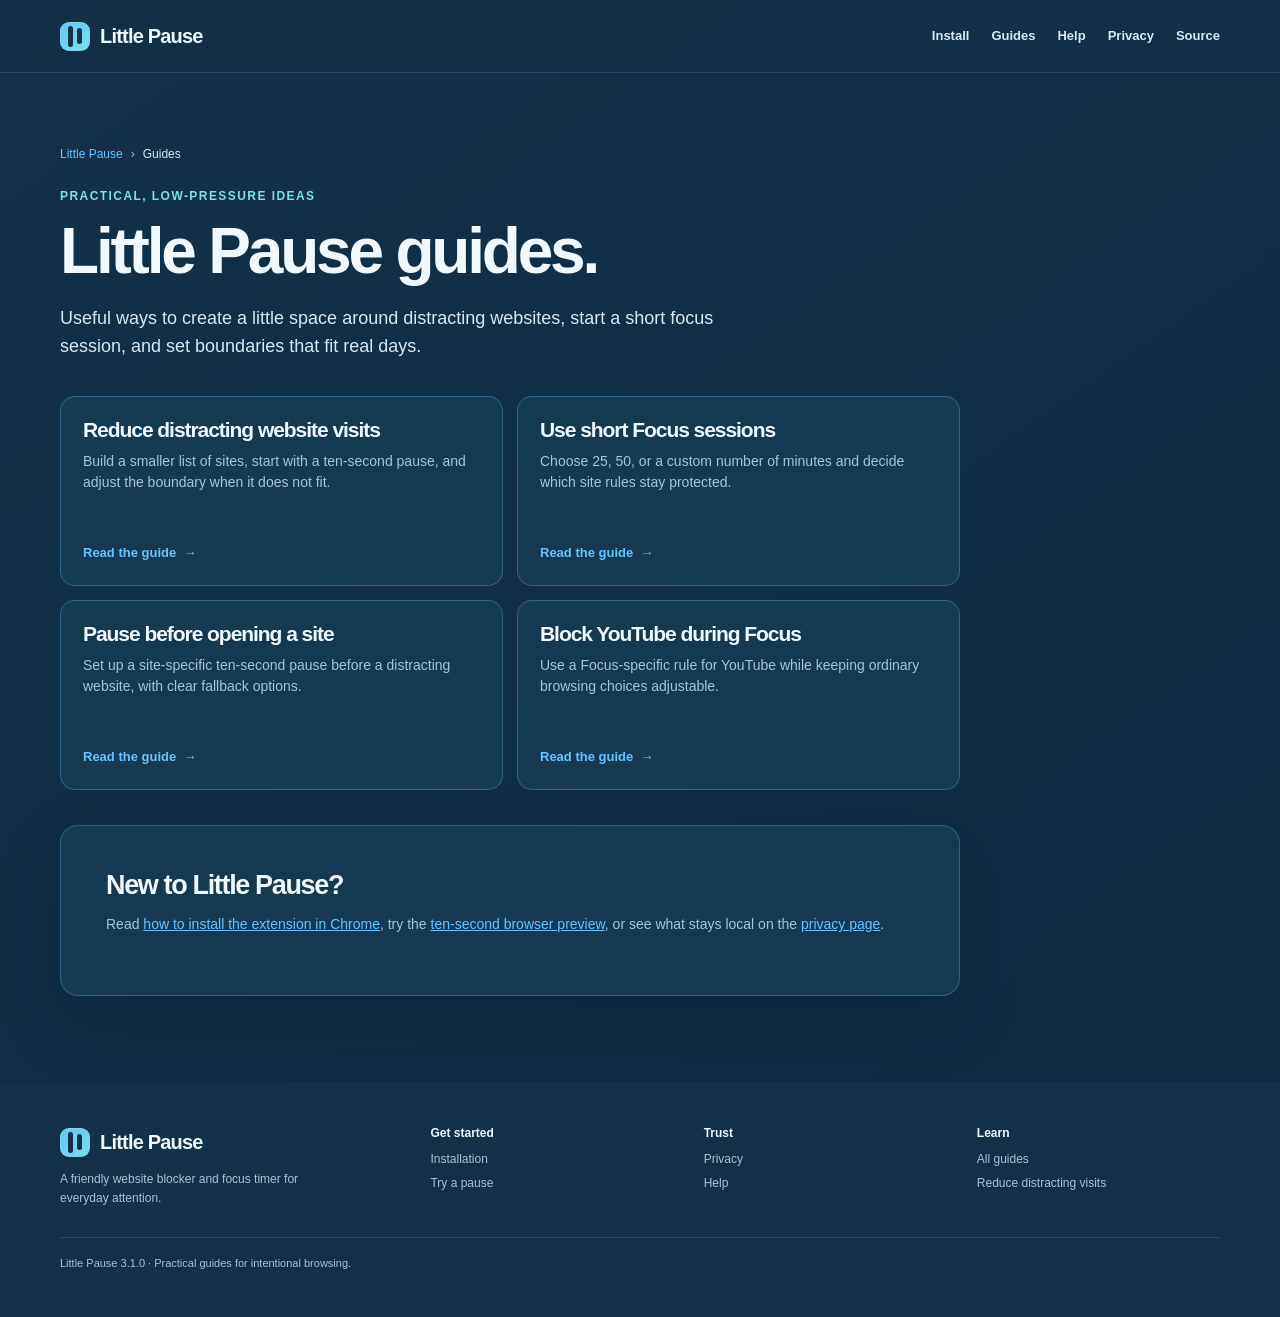
==== docs/guides/index.html @ 16f84e45 "feat: expand Little Pause organic search presence" ====
<!doctype html>
<html lang="en-US" class="no-js">
  <head>
    <meta charset="utf-8">
    <meta name="viewport" content="width=device-width, initial-scale=1">
    <meta name="theme-color" content="#123047">
    <title>Little Pause Guides | Website Blocking and Focus</title>
    <meta name="description" content="Practical Little Pause guides for reducing distracting website visits, using short Focus sessions, and choosing a pause before scrolling.">
    <link rel="canonical" href="https://stiwarilbj.github.io/Talk_To_Unlock/guides/">
    <link rel="icon" type="image/png" sizes="128x128" href="../assets/favicon.png">
    <link rel="apple-touch-icon" href="../assets/favicon.png">
    <link rel="manifest" href="../site.webmanifest">
    <meta property="og:site_name" content="Little Pause"><meta property="og:type" content="website"><meta property="og:title" content="Little Pause Guides"><meta property="og:description" content="Practical guides for smaller website boundaries and short Focus sessions."><meta property="og:url" content="https://stiwarilbj.github.io/Talk_To_Unlock/guides/"><meta property="og:image" content="https://stiwarilbj.github.io/Talk_To_Unlock/assets/og-image.png"><meta property="og:image:type" content="image/png"><meta property="og:image:width" content="1200"><meta property="og:image:height" content="630"><meta property="og:image:alt" content="Little Pause logo and the message A little pause. More room for what matters.">
    <meta name="twitter:card" content="summary_large_image"><meta name="twitter:title" content="Little Pause Guides"><meta name="twitter:description" content="Practical guides for smaller website boundaries and short Focus sessions."><meta name="twitter:image" content="https://stiwarilbj.github.io/Talk_To_Unlock/assets/og-image.png">
    <link rel="stylesheet" href="../styles.css">
    <script type="application/ld+json">{"@context":"https://schema.org","@type":"BreadcrumbList","itemListElement":[{"@type":"ListItem","position":1,"name":"Little Pause","item":"https://stiwarilbj.github.io/Talk_To_Unlock/"},{"@type":"ListItem","position":2,"name":"Guides","item":"https://stiwarilbj.github.io/Talk_To_Unlock/guides/"}]}</script>
  </head>
  <body class="no-js">
    <a class="skip-link" href="#main-content">Skip to content</a>
    <header class="site-header"><div class="container nav-wrap"><a class="brand" href="../"><span class="brand-mark" aria-hidden="true"><i></i><i></i></span><span>Little Pause</span></a><button class="nav-toggle" type="button" data-nav-toggle aria-expanded="false" aria-controls="site-nav">Menu</button><nav class="site-nav" id="site-nav" data-site-nav aria-label="Main navigation"><a href="../install.html">Install</a><a href="./">Guides</a><a href="../help.html">Help</a><a href="../privacy.html">Privacy</a><a href="https://github.com/stiwarilbj/Talk_To_Unlock">Source</a></nav></div></header>
    <main id="main-content" class="page-main"><div class="container"><nav class="breadcrumbs" aria-label="Breadcrumb"><a href="../">Little Pause</a><span aria-hidden="true">›</span><span aria-current="page">Guides</span></nav><p class="kicker">Practical, low-pressure ideas</p><h1>Little Pause guides.</h1><p class="page-lede">Useful ways to create a little space around distracting websites, start a short focus session, and set boundaries that fit real days.</p><div class="guide-directory"><article class="guide-card"><h2>Reduce distracting website visits</h2><p>Build a smaller list of sites, start with a ten-second pause, and adjust the boundary when it does not fit.</p><a href="reduce-scrolling.html">Read the guide&nbsp; →</a></article><article class="guide-card"><h2>Use short Focus sessions</h2><p>Choose 25, 50, or a custom number of minutes and decide which site rules stay protected.</p><a href="short-focus-sessions.html">Read the guide&nbsp; →</a></article><article class="guide-card"><h2>Pause before opening a site</h2><p>Set up a site-specific ten-second pause before a distracting website, with clear fallback options.</p><a href="pause-before-opening-websites.html">Read the guide&nbsp; →</a></article><article class="guide-card"><h2>Block YouTube during Focus</h2><p>Use a Focus-specific rule for YouTube while keeping ordinary browsing choices adjustable.</p><a href="block-youtube-during-focus.html">Read the guide&nbsp; →</a></article></div><div class="content-card related-links"><h2>New to Little Pause?</h2><p>Read <a href="../install.html">how to install the extension in Chrome</a>, try the <a href="../#demo">ten-second browser preview</a>, or see what stays local on the <a href="../privacy.html">privacy page</a>.</p></div></div></main>
    <footer class="site-footer"><div class="container"><div class="footer-grid"><div><a class="brand" href="../"><span class="brand-mark" aria-hidden="true"><i></i><i></i></span><span>Little Pause</span></a><p class="footer-note">A friendly website blocker and focus timer for everyday attention.</p></div><div class="footer-column"><h2>Get started</h2><a href="../install.html">Installation</a><a href="../#demo">Try a pause</a></div><div class="footer-column"><h2>Trust</h2><a href="../privacy.html">Privacy</a><a href="../help.html">Help</a></div><div class="footer-column"><h2>Learn</h2><a href="./">All guides</a><a href="reduce-scrolling.html">Reduce distracting visits</a></div></div><div class="footer-bottom">Little Pause 3.1.0 · Practical guides for intentional browsing.</div></div></footer>
    <script src="../script.js"></script>
  </body>
</html>
---- docs/styles.css ----
:root {
  --navy: #123047;
  --denim: #193d56;
  --blue: #214a65;
  --border: #35617c;
  --sky: #65c4ff;
  --mint: #7be0e8;
  --text: #f1f8fc;
  --muted: #a9c3d4;
  --ink: #153b55;
  --paper: #f1f8fc;
  --paper-muted: #d8e9f2;
  --shadow: 0 24px 65px rgba(4, 24, 39, .22);
  font-family: ui-rounded, "SF Pro Rounded", "SF Pro Display", Inter, -apple-system, BlinkMacSystemFont, "Segoe UI", sans-serif;
  color: var(--text);
  background: var(--navy);
  font-synthesis: none;
  text-rendering: optimizeLegibility;
}

* { box-sizing: border-box; }
html { scroll-behavior: smooth; }
body { min-width: 320px; margin: 0; background: var(--paper); color: var(--ink); line-height: 1.55; }
body.no-js .js-only { display: none; }
a { color: inherit; }
button, input { font: inherit; }
button:focus-visible, a:focus-visible, summary:focus-visible { outline: 3px solid var(--sky); outline-offset: 4px; }
button:disabled { cursor: wait; opacity: .68; }
.skip-link { position: absolute; top: 8px; left: 8px; z-index: 10; padding: 8px 12px; border-radius: 8px; background: var(--sky); color: var(--navy); transform: translateY(-150%); }
.skip-link:focus { transform: translateY(0); }
.container { width: min(1160px, calc(100% - 40px)); margin: 0 auto; }
.site-header { position: absolute; inset: 0 0 auto; z-index: 4; border-bottom: 1px solid rgba(101,196,255,.18); background: rgba(18,48,71,.72); }
.nav-wrap { display: flex; align-items: center; justify-content: space-between; min-height: 72px; }
.brand { display: inline-flex; align-items: center; gap: 10px; color: var(--text); text-decoration: none; font-size: 20px; font-weight: 800; letter-spacing: -.04em; }
.brand-mark { display: flex; align-items: center; gap: 4px; height: 29px; padding: 3px 7px; border: 1px solid rgba(123,224,232,.62); border-radius: 9px; background: linear-gradient(145deg,var(--sky),var(--mint)); }
.brand-mark i { display: block; width: 5px; height: 21px; border-radius: 99px; background: var(--navy); }
.brand-mark i + i { height: 16px; }
.site-nav { display: flex; align-items: center; gap: 22px; }
.site-nav a { color: var(--paper-muted); font-size: 13px; font-weight: 720; text-decoration: none; }
.site-nav a:hover { color: var(--text); }
.nav-toggle { display: none; min-height: 36px; padding: 0 10px; border: 1px solid var(--border); border-radius: 9px; background: transparent; color: var(--text); }

.hero { position: relative; overflow: hidden; min-height: 690px; padding: 164px 0 92px; background: radial-gradient(circle at 80% 30%, rgba(101,196,255,.2), transparent 30%), linear-gradient(145deg,#123047 0%,#0d2940 100%); }
.hero::after { position: absolute; right: -8%; bottom: -84px; left: -8%; height: 160px; border-radius: 50% 50% 0 0; background: var(--paper); content: ''; }
.hero-grid { position: relative; z-index: 1; display: grid; grid-template-columns: minmax(0, .9fr) minmax(420px, 1.1fr); align-items: center; gap: 56px; }
.kicker { margin: 0 0 12px; color: var(--mint); font-size: 12px; font-weight: 820; letter-spacing: .12em; text-transform: uppercase; }
.kicker.light { color: #168ba4; }
h1, h2, h3 { line-height: 1.08; letter-spacing: -.05em; }
h1 { max-width: 600px; margin: 0; color: var(--text); font-size: clamp(44px, 7vw, 78px); }
.hero-copy { max-width: 510px; margin: 22px 0 0; color: var(--paper-muted); font-size: 19px; }
.button-row { display: flex; flex-wrap: wrap; gap: 11px; margin-top: 28px; }
.button { display: inline-flex; align-items: center; justify-content: center; gap: 9px; min-height: 46px; padding: 0 18px; border: 1px solid var(--sky); border-radius: 11px; background: var(--sky); color: var(--navy); font-size: 14px; font-weight: 800; text-decoration: none; cursor: pointer; box-shadow: 0 9px 22px rgba(17,125,190,.2); }
.button:hover { background: #83d2ff; }
.button.ghost { background: transparent; color: var(--sky); box-shadow: none; }
.button.ghost:hover { background: rgba(101,196,255,.1); }
.button.mint { border-color: var(--mint); background: var(--mint); }
.micro-note { margin: 12px 0 0; color: var(--muted); font-size: 11px; }
.hero-art { position: relative; width: 100%; min-width: 0; min-height: 420px; }
.browser-frame { position: absolute; right: 0; bottom: 2px; width: min(530px,100%); overflow: hidden; border: 1px solid rgba(101,196,255,.4); border-radius: 18px; background: var(--paper); box-shadow: var(--shadow); transform: rotate(2deg); }
.browser-bar { display: flex; align-items: center; gap: 7px; height: 34px; padding: 0 13px; border-bottom: 1px solid #d7e6ee; background: #f8fcfe; }
.browser-dot { width: 8px; height: 8px; border-radius: 50%; background: #bed1dc; }
.browser-url { flex: 1; height: 18px; margin-left: 7px; border: 1px solid #d7e6ee; border-radius: 99px; background: #edf6fa; }
.browser-page { display: grid; grid-template-columns: 44% 56%; align-items: center; min-height: 382px; padding: 26px; gap: 15px; background: linear-gradient(145deg,#eef9fc,#fff); }
.browser-copy p { margin: 0; color: var(--ink); font-size: 11px; font-weight: 750; }
.browser-copy h2 { margin: 8px 0; color: var(--navy); font-size: 29px; }
.browser-copy span { color: #50728a; font-size: 11px; }
.browser-button { display: inline-flex; align-items: center; gap: 6px; margin-top: 18px; padding: 8px 11px; border-radius: 8px; background: var(--sky); color: var(--navy); font-size: 10px; font-weight: 800; }
.popup-shot { width: 100%; border: 1px solid #b8d8e8; border-radius: 13px; box-shadow: 0 13px 28px rgba(23,71,101,.18); }
.hero-mascot { position: absolute; bottom: 13px; left: -10px; display: flex; align-items: center; justify-content: center; gap: 10px; width: 116px; height: 116px; border: 3px solid var(--navy); border-radius: 38px 38px 45px 45px; background: linear-gradient(145deg,var(--sky),var(--mint)); box-shadow: 0 14px 0 rgba(5,27,43,.25); transform: rotate(-7deg); }
.hero-mascot span { width: 12px; height: 28px; border-radius: 99px; background: var(--navy); }
.hero-mascot i { position: absolute; bottom: 26px; left: 50%; width: 31px; height: 13px; border-bottom: 4px solid var(--navy); border-radius: 0 0 99px 99px; transform: translateX(-50%); }

.workflow { padding: 48px 0 52px; background: var(--paper); }
.workflow-grid { display: grid; grid-template-columns: repeat(3,1fr); gap: 0; }
.workflow-step { position: relative; display: grid; grid-template-columns: 55px minmax(0,1fr); gap: 15px; padding: 10px 30px; }
.workflow-step + .workflow-step::before { position: absolute; top: 38px; left: -12px; width: 24px; height: 1px; background: var(--border); content: ''; }
.round-icon { display: grid; place-items: center; width: 49px; height: 49px; border: 1px solid #a6d8ef; border-radius: 50%; background: #dcf3fc; color: var(--ink); font-weight: 900; }
.workflow-step h3 { margin: 1px 0 5px; font-size: 17px; }
.workflow-step p { margin: 0; color: #5c7a8c; font-size: 12px; line-height: 1.45; }

.section { padding: 88px 0; }
.section.blue { background: var(--navy); color: var(--text); }
.section.blue h2, .section.blue h3 { color: var(--text); }
.section.blue .section-lede { color: var(--muted); }
.section-heading { max-width: 680px; margin: 0 auto 36px; text-align: center; }
.section-heading h2 { margin: 0; color: var(--navy); font-size: clamp(31px,5vw,48px); }
.section-lede { margin: 13px auto 0; color: #5c7a8c; font-size: 16px; }
.comparison { background: #e8f5fb; }
.comparison-grid { display: grid; grid-template-columns: repeat(3,1fr); gap: 14px; }
.comparison-card { padding: 23px; border: 1px solid #bfe0ed; border-radius: 15px; background: #fff; }
.comparison-card h3 { margin: 0 0 8px; color: var(--navy); font-size: 18px; }
.comparison-card p { margin: 0; color: #5c7a8c; font-size: 13px; }
.comparison-card strong { color: #236788; }
.promise-grid { display: grid; grid-template-columns: repeat(4,1fr); gap: 12px; }
.promise-card { padding: 21px; border: 1px solid #bfe0ed; border-radius: 15px; background: #fff; }
.promise-card .round-icon { width: 37px; height: 37px; margin-bottom: 18px; background: #eefaff; color: #169eb3; font-size: 12px; }
.promise-card h3 { margin: 0 0 7px; color: var(--navy); font-size: 16px; }
.promise-card p { margin: 0; color: #5c7a8c; font-size: 12px; line-height: 1.5; }
.section.blue .promise-card { border-color: rgba(101,196,255,.24); background: rgba(33,74,101,.72); }
.section.blue .promise-card h3 { color: var(--text); }
.section.blue .promise-card p { color: var(--muted); }

.demo-grid { display: grid; grid-template-columns: minmax(0,.82fr) minmax(0,1.18fr); align-items: center; gap: 55px; }
.demo-copy h2 { margin: 0; color: var(--text); font-size: clamp(32px,5vw,51px); }
.demo-copy p { color: var(--muted); font-size: 16px; }
.demo-card { padding: 26px; border: 1px solid rgba(101,196,255,.45); border-radius: 18px; background: linear-gradient(145deg,#1e4f6d,#173a54); box-shadow: var(--shadow); text-align: center; }
.demo-label { margin: 0; color: var(--mint); font-size: 11px; font-weight: 800; letter-spacing: .1em; text-transform: uppercase; }
.demo-card h3 { margin: 9px 0 2px; color: var(--text); font-size: 23px; }
.demo-card p { min-height: 50px; margin: 0 0 19px; color: var(--muted); font-size: 12px; }
.demo-clock { display: grid; place-items: center; width: 168px; height: 168px; margin: 0 auto 21px; border: 8px solid rgba(123,224,232,.45); border-top-color: var(--mint); border-radius: 50%; color: var(--text); font-size: 37px; font-weight: 800; letter-spacing: -.05em; }
.demo-clock small { display: block; margin-top: -4px; color: var(--muted); font-size: 11px; font-weight: 650; letter-spacing: 0; }
.demo-card .button { min-width: 210px; }
.demo-status { min-height: 20px; margin: 11px 0 0; color: var(--mint) !important; font-size: 11px !important; }

.screenshots { background: #e8f5fb; }
.shot-grid { display: grid; grid-template-columns: repeat(3,1fr); gap: 20px; }
.shot-card { margin: 0; }
.shot-card img { display: block; width: 100%; aspect-ratio: 1.48; object-fit: cover; object-position: top; border: 1px solid #bedce9; border-radius: 14px; background: #d9edf5; box-shadow: 0 15px 28px rgba(32,83,111,.12); }
.shot-card figcaption { margin-top: 11px; color: var(--ink); font-size: 13px; font-weight: 750; text-align: center; }

.guide-directory { display: grid; grid-template-columns: repeat(2,1fr); gap: 14px; max-width: 900px; margin: 35px 0 0; }
.guide-card { display: flex; flex-direction: column; min-height: 190px; padding: 22px; border: 1px solid rgba(101,196,255,.3); border-radius: 15px; background: rgba(25,61,86,.83); }
.guide-card h2 { margin: 0 0 9px; color: var(--text); font-size: 21px; }
.guide-card p { margin: 0; color: var(--muted); font-size: 14px; }
.guide-card a { width: fit-content; margin-top: auto; padding-top: 18px; color: var(--sky); font-size: 13px; font-weight: 800; text-decoration: none; }
.guide-card a:hover { color: var(--mint); }
.center-link { margin: 27px 0 0; text-align: center; }
.center-link a { color: #237da0; font-size: 13px; font-weight: 800; text-decoration: none; }
.center-link a:hover { color: #15516d; text-decoration: underline; }
.breadcrumbs { display: flex; flex-wrap: wrap; align-items: center; gap: 8px; margin: 0 0 23px; color: var(--muted); font-size: 12px; }
.breadcrumbs a { color: var(--sky); text-decoration: none; }
.breadcrumbs a:hover { color: var(--mint); }
.breadcrumbs [aria-current="page"] { color: var(--paper-muted); }
.article-note { margin: 0 0 22px; color: var(--paper-muted); font-size: 13px; }
.related-links { margin-top: 31px; padding-top: 22px; border-top: 1px solid rgba(101,196,255,.2); }
.related-links h2 { margin-top: 0; }
.related-links ul { margin-bottom: 0; }
.content-card code { padding: 2px 5px; border: 1px solid rgba(101,196,255,.2); border-radius: 5px; background: rgba(4,24,39,.26); color: var(--paper-muted); font-size: .92em; }

.faq { background: var(--paper); }
.faq-grid { display: grid; grid-template-columns: repeat(2,1fr); gap: 10px 16px; max-width: 930px; margin: 0 auto; }
.faq details { border: 1px solid #bedce9; border-radius: 11px; background: #fff; }
.faq summary { display: flex; align-items: center; justify-content: space-between; gap: 12px; padding: 15px 17px; cursor: pointer; color: var(--navy); font-size: 13px; font-weight: 760; list-style: none; }
.faq summary::-webkit-details-marker { display: none; }
.faq summary::after { color: #2c8bb7; content: '+'; font-size: 19px; font-weight: 500; }
.faq details[open] summary::after { content: '−'; }
.faq details p { margin: -3px 17px 16px; color: #5c7a8c; font-size: 12px; }

.page-main { min-height: calc(100vh - 350px); padding: 145px 0 86px; background: linear-gradient(145deg,var(--navy),#0e2b42); }
.page-main h1 { max-width: 760px; font-size: clamp(39px,6vw,64px); }
.page-lede { max-width: 700px; margin: 19px 0 0; color: var(--paper-muted); font-size: 18px; }
.content-card { max-width: 900px; margin-top: 35px; padding: clamp(24px,5vw,45px); border: 1px solid rgba(101,196,255,.28); border-radius: 18px; background: rgba(25,61,86,.83); box-shadow: var(--shadow); }
.content-card h2 { margin: 30px 0 10px; color: var(--text); font-size: 27px; }
.content-card h2:first-child { margin-top: 0; }
.content-card h3 { margin: 22px 0 7px; color: var(--text); font-size: 18px; }
.content-card p, .content-card li { color: var(--muted); font-size: 14px; }
.content-card a { color: var(--sky); }
.content-card ol, .content-card ul { padding-left: 22px; }
.content-card li + li { margin-top: 8px; }
.callout { margin: 21px 0; padding: 16px 18px; border-left: 3px solid var(--mint); border-radius: 0 10px 10px 0; background: rgba(123,224,232,.09); color: var(--paper-muted); }
.callout strong { color: var(--text); }
.download-panel { display: flex; align-items: center; justify-content: space-between; gap: 17px; margin: 21px 0; padding: 17px; border: 1px solid rgba(101,196,255,.28); border-radius: 12px; background: rgba(101,196,255,.08); }
.download-panel p { margin: 0; }
.table-wrap { overflow-x: auto; }
table { width: 100%; border-collapse: collapse; color: var(--muted); font-size: 13px; }
th, td { padding: 10px; border-bottom: 1px solid rgba(101,196,255,.2); text-align: left; vertical-align: top; }
th { color: var(--text); }

.site-footer { padding: 45px 0; background: var(--navy); color: var(--muted); }
.footer-grid { display: grid; grid-template-columns: 1.4fr repeat(3,1fr); gap: 30px; }
.site-footer .brand { margin-bottom: 12px; }
.footer-note { max-width: 260px; margin: 0; font-size: 12px; }
.footer-column h2 { margin: 0 0 10px; color: var(--text); font-size: 12px; letter-spacing: 0; }
.footer-column a { display: block; width: fit-content; margin: 6px 0; color: var(--muted); font-size: 12px; text-decoration: none; }
.footer-column a:hover { color: var(--sky); }
.footer-bottom { margin-top: 30px; padding-top: 17px; border-top: 1px solid rgba(101,196,255,.18); font-size: 11px; }

@media (max-width: 900px) {
  .hero-grid, .demo-grid { grid-template-columns: 1fr; }
  .hero-grid > div:first-child { width: 100%; min-width: 0; }
  .hero-copy { max-width: 100%; }
  .hero-art { width: 100%; min-height: 0; max-width: 610px; margin: 0 auto; padding: 24px 0 45px; }
  .browser-frame { position: relative; top: auto; right: auto; bottom: auto; width: 100%; transform: rotate(1deg); }
  .hero-mascot { bottom: 3px; left: -4px; }
  .hero { padding-top: 135px; }
  .promise-grid { grid-template-columns: repeat(2,1fr); }
}
@media (max-width: 660px) {
  .container { width: calc(100% - 28px); max-width: 560px; }
  .nav-wrap { min-height: 62px; }
  .nav-toggle { display: inline-block; }
  .site-nav { position: absolute; top: 62px; right: 14px; left: 14px; display: none; padding: 9px; border: 1px solid var(--border); border-radius: 11px; background: var(--denim); box-shadow: var(--shadow); }
  .site-nav[data-open="true"] { display: grid; }
  body.no-js .nav-toggle { display: none; }
  body.no-js .site-nav { display: grid; }
  .site-nav a { padding: 9px; }
  .hero { min-height: 780px; padding: 118px 0 70px; }
  .hero::after { bottom: -50px; height: 110px; }
  h1 { font-size: 44px; }
  .hero-copy { font-size: 16px; }
  .hero-art { width: 100%; min-height: 0; padding: 24px 0 45px; }
  .browser-page { grid-template-columns: 1fr; padding: 18px; }
  .browser-copy { display: none; }
  .hero-mascot { bottom: 3px; left: -4px; width: 83px; height: 83px; border-radius: 28px; }
  .hero-mascot span { width: 9px; height: 20px; }
  .hero-mascot i { bottom: 18px; width: 22px; height: 9px; border-width: 3px; }
  .workflow-grid, .promise-grid, .shot-grid, .faq-grid, .guide-directory, .comparison-grid, .footer-grid { grid-template-columns: 1fr; }
  .workflow-step { padding: 14px 0; }
  .workflow-step + .workflow-step::before { display: none; }
  .section { padding: 62px 0; }
  .shot-card img { aspect-ratio: 1.55; }
  .page-main { padding-top: 112px; }
  .download-panel { align-items: flex-start; flex-direction: column; }
  .footer-grid { gap: 23px; }
}
@media (prefers-reduced-motion: reduce) {
  *, *::before, *::after { scroll-behavior: auto !important; animation-duration: .01ms !important; transition-duration: .01ms !important; }
}
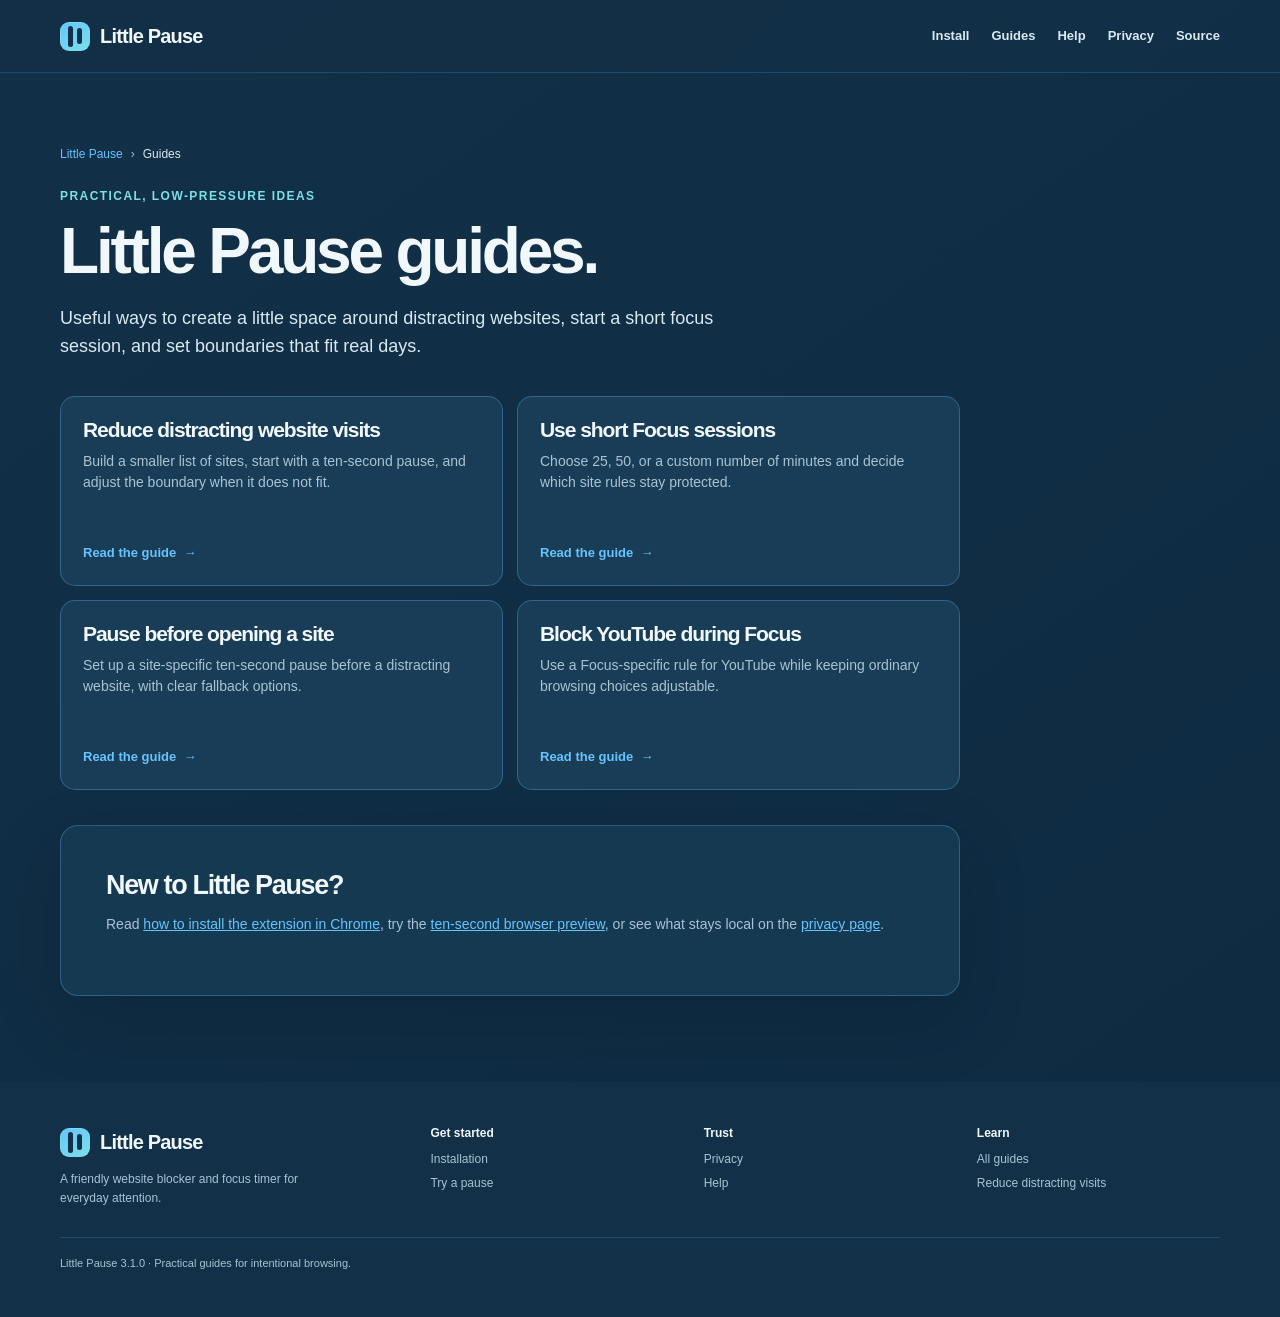
==== commit 495b9a1f: "feat: align Little Pause SEO with store release" ====
--- a/docs/guides/index.html
+++ b/docs/guides/index.html
@@ -16,6 +16,7 @@
     <script type="application/ld+json">{"@context":"https://schema.org","@type":"BreadcrumbList","itemListElement":[{"@type":"ListItem","position":1,"name":"Little Pause","item":"https://stiwarilbj.github.io/Talk_To_Unlock/"},{"@type":"ListItem","position":2,"name":"Guides","item":"https://stiwarilbj.github.io/Talk_To_Unlock/guides/"}]}</script>
   </head>
   <body class="no-js">
+    <script>document.body.classList.remove('no-js');</script>
     <a class="skip-link" href="#main-content">Skip to content</a>
     <header class="site-header"><div class="container nav-wrap"><a class="brand" href="../"><span class="brand-mark" aria-hidden="true"><i></i><i></i></span><span>Little Pause</span></a><button class="nav-toggle" type="button" data-nav-toggle aria-expanded="false" aria-controls="site-nav">Menu</button><nav class="site-nav" id="site-nav" data-site-nav aria-label="Main navigation"><a href="../install.html">Install</a><a href="./">Guides</a><a href="../help.html">Help</a><a href="../privacy.html">Privacy</a><a href="https://github.com/stiwarilbj/Talk_To_Unlock">Source</a></nav></div></header>
     <main id="main-content" class="page-main"><div class="container"><nav class="breadcrumbs" aria-label="Breadcrumb"><a href="../">Little Pause</a><span aria-hidden="true">›</span><span aria-current="page">Guides</span></nav><p class="kicker">Practical, low-pressure ideas</p><h1>Little Pause guides.</h1><p class="page-lede">Useful ways to create a little space around distracting websites, start a short focus session, and set boundaries that fit real days.</p><div class="guide-directory"><article class="guide-card"><h2>Reduce distracting website visits</h2><p>Build a smaller list of sites, start with a ten-second pause, and adjust the boundary when it does not fit.</p><a href="reduce-scrolling.html">Read the guide&nbsp; →</a></article><article class="guide-card"><h2>Use short Focus sessions</h2><p>Choose 25, 50, or a custom number of minutes and decide which site rules stay protected.</p><a href="short-focus-sessions.html">Read the guide&nbsp; →</a></article><article class="guide-card"><h2>Pause before opening a site</h2><p>Set up a site-specific ten-second pause before a distracting website, with clear fallback options.</p><a href="pause-before-opening-websites.html">Read the guide&nbsp; →</a></article><article class="guide-card"><h2>Block YouTube during Focus</h2><p>Use a Focus-specific rule for YouTube while keeping ordinary browsing choices adjustable.</p><a href="block-youtube-during-focus.html">Read the guide&nbsp; →</a></article></div><div class="content-card related-links"><h2>New to Little Pause?</h2><p>Read <a href="../install.html">how to install the extension in Chrome</a>, try the <a href="../#demo">ten-second browser preview</a>, or see what stays local on the <a href="../privacy.html">privacy page</a>.</p></div></div></main>
--- a/docs/styles.css
+++ b/docs/styles.css
@@ -44,7 +44,7 @@
 .hero::after { position: absolute; right: -8%; bottom: -84px; left: -8%; height: 160px; border-radius: 50% 50% 0 0; background: var(--paper); content: ''; }
 .hero-grid { position: relative; z-index: 1; display: grid; grid-template-columns: minmax(0, .9fr) minmax(420px, 1.1fr); align-items: center; gap: 56px; }
 .kicker { margin: 0 0 12px; color: var(--mint); font-size: 12px; font-weight: 820; letter-spacing: .12em; text-transform: uppercase; }
-.kicker.light { color: #168ba4; }
+.kicker.light { color: #126b80; }
 h1, h2, h3 { line-height: 1.08; letter-spacing: -.05em; }
 h1 { max-width: 600px; margin: 0; color: var(--text); font-size: clamp(44px, 7vw, 78px); }
 .hero-copy { max-width: 510px; margin: 22px 0 0; color: var(--paper-muted); font-size: 19px; }
@@ -56,16 +56,16 @@
 .button.mint { border-color: var(--mint); background: var(--mint); }
 .micro-note { margin: 12px 0 0; color: var(--muted); font-size: 11px; }
 .hero-art { position: relative; width: 100%; min-width: 0; min-height: 420px; }
-.browser-frame { position: absolute; right: 0; bottom: 2px; width: min(530px,100%); overflow: hidden; border: 1px solid rgba(101,196,255,.4); border-radius: 18px; background: var(--paper); box-shadow: var(--shadow); transform: rotate(2deg); }
+.browser-frame { position: relative; margin-left: auto; right: 0; bottom: 2px; width: min(530px,100%); overflow: hidden; border: 1px solid rgba(101,196,255,.4); border-radius: 18px; background: var(--paper); box-shadow: var(--shadow); transform: rotate(2deg); }
 .browser-bar { display: flex; align-items: center; gap: 7px; height: 34px; padding: 0 13px; border-bottom: 1px solid #d7e6ee; background: #f8fcfe; }
 .browser-dot { width: 8px; height: 8px; border-radius: 50%; background: #bed1dc; }
 .browser-url { flex: 1; height: 18px; margin-left: 7px; border: 1px solid #d7e6ee; border-radius: 99px; background: #edf6fa; }
-.browser-page { display: grid; grid-template-columns: 44% 56%; align-items: center; min-height: 382px; padding: 26px; gap: 15px; background: linear-gradient(145deg,#eef9fc,#fff); }
+.browser-page { display: grid; grid-template-columns: minmax(0,44fr) minmax(0,56fr); align-items: center; min-height: 382px; padding: 26px; gap: 15px; background: linear-gradient(145deg,#eef9fc,#fff); }
 .browser-copy p { margin: 0; color: var(--ink); font-size: 11px; font-weight: 750; }
 .browser-copy h2 { margin: 8px 0; color: var(--navy); font-size: 29px; }
 .browser-copy span { color: #50728a; font-size: 11px; }
 .browser-button { display: inline-flex; align-items: center; gap: 6px; margin-top: 18px; padding: 8px 11px; border-radius: 8px; background: var(--sky); color: var(--navy); font-size: 10px; font-weight: 800; }
-.popup-shot { width: 100%; border: 1px solid #b8d8e8; border-radius: 13px; box-shadow: 0 13px 28px rgba(23,71,101,.18); }
+.popup-shot { display: block; width: 100%; height: auto; border: 1px solid #b8d8e8; border-radius: 13px; box-shadow: 0 13px 28px rgba(23,71,101,.18); }
 .hero-mascot { position: absolute; bottom: 13px; left: -10px; display: flex; align-items: center; justify-content: center; gap: 10px; width: 116px; height: 116px; border: 3px solid var(--navy); border-radius: 38px 38px 45px 45px; background: linear-gradient(145deg,var(--sky),var(--mint)); box-shadow: 0 14px 0 rgba(5,27,43,.25); transform: rotate(-7deg); }
 .hero-mascot span { width: 12px; height: 28px; border-radius: 99px; background: var(--navy); }
 .hero-mascot i { position: absolute; bottom: 26px; left: 50%; width: 31px; height: 13px; border-bottom: 4px solid var(--navy); border-radius: 0 0 99px 99px; transform: translateX(-50%); }
@@ -76,7 +76,7 @@
 .workflow-step + .workflow-step::before { position: absolute; top: 38px; left: -12px; width: 24px; height: 1px; background: var(--border); content: ''; }
 .round-icon { display: grid; place-items: center; width: 49px; height: 49px; border: 1px solid #a6d8ef; border-radius: 50%; background: #dcf3fc; color: var(--ink); font-weight: 900; }
 .workflow-step h3 { margin: 1px 0 5px; font-size: 17px; }
-.workflow-step p { margin: 0; color: #5c7a8c; font-size: 12px; line-height: 1.45; }
+.workflow-step p { margin: 0; color: #4c697c; font-size: 12px; line-height: 1.45; }
 
 .section { padding: 88px 0; }
 .section.blue { background: var(--navy); color: var(--text); }
@@ -84,18 +84,18 @@
 .section.blue .section-lede { color: var(--muted); }
 .section-heading { max-width: 680px; margin: 0 auto 36px; text-align: center; }
 .section-heading h2 { margin: 0; color: var(--navy); font-size: clamp(31px,5vw,48px); }
-.section-lede { margin: 13px auto 0; color: #5c7a8c; font-size: 16px; }
+.section-lede { margin: 13px auto 0; color: #4c697c; font-size: 16px; }
 .comparison { background: #e8f5fb; }
 .comparison-grid { display: grid; grid-template-columns: repeat(3,1fr); gap: 14px; }
 .comparison-card { padding: 23px; border: 1px solid #bfe0ed; border-radius: 15px; background: #fff; }
 .comparison-card h3 { margin: 0 0 8px; color: var(--navy); font-size: 18px; }
-.comparison-card p { margin: 0; color: #5c7a8c; font-size: 13px; }
+.comparison-card p { margin: 0; color: #4c697c; font-size: 13px; }
 .comparison-card strong { color: #236788; }
 .promise-grid { display: grid; grid-template-columns: repeat(4,1fr); gap: 12px; }
 .promise-card { padding: 21px; border: 1px solid #bfe0ed; border-radius: 15px; background: #fff; }
 .promise-card .round-icon { width: 37px; height: 37px; margin-bottom: 18px; background: #eefaff; color: #169eb3; font-size: 12px; }
 .promise-card h3 { margin: 0 0 7px; color: var(--navy); font-size: 16px; }
-.promise-card p { margin: 0; color: #5c7a8c; font-size: 12px; line-height: 1.5; }
+.promise-card p { margin: 0; color: #4c697c; font-size: 12px; line-height: 1.5; }
 .section.blue .promise-card { border-color: rgba(101,196,255,.24); background: rgba(33,74,101,.72); }
 .section.blue .promise-card h3 { color: var(--text); }
 .section.blue .promise-card p { color: var(--muted); }
@@ -119,13 +119,13 @@
 .shot-card figcaption { margin-top: 11px; color: var(--ink); font-size: 13px; font-weight: 750; text-align: center; }
 
 .guide-directory { display: grid; grid-template-columns: repeat(2,1fr); gap: 14px; max-width: 900px; margin: 35px 0 0; }
-.guide-card { display: flex; flex-direction: column; min-height: 190px; padding: 22px; border: 1px solid rgba(101,196,255,.3); border-radius: 15px; background: rgba(25,61,86,.83); }
+.guide-card { display: flex; flex-direction: column; min-height: 190px; padding: 22px; border: 1px solid rgba(101,196,255,.3); border-radius: 15px; background: var(--denim); }
 .guide-card h2 { margin: 0 0 9px; color: var(--text); font-size: 21px; }
 .guide-card p { margin: 0; color: var(--muted); font-size: 14px; }
 .guide-card a { width: fit-content; margin-top: auto; padding-top: 18px; color: var(--sky); font-size: 13px; font-weight: 800; text-decoration: none; }
 .guide-card a:hover { color: var(--mint); }
 .center-link { margin: 27px 0 0; text-align: center; }
-.center-link a { color: #237da0; font-size: 13px; font-weight: 800; text-decoration: none; }
+.center-link a { color: #1b6482; font-size: 13px; font-weight: 800; text-decoration: none; }
 .center-link a:hover { color: #15516d; text-decoration: underline; }
 .breadcrumbs { display: flex; flex-wrap: wrap; align-items: center; gap: 8px; margin: 0 0 23px; color: var(--muted); font-size: 12px; }
 .breadcrumbs a { color: var(--sky); text-decoration: none; }
@@ -144,7 +144,7 @@
 .faq summary::-webkit-details-marker { display: none; }
 .faq summary::after { color: #2c8bb7; content: '+'; font-size: 19px; font-weight: 500; }
 .faq details[open] summary::after { content: '−'; }
-.faq details p { margin: -3px 17px 16px; color: #5c7a8c; font-size: 12px; }
+.faq details p { margin: -3px 17px 16px; color: #4c697c; font-size: 12px; }
 
 .page-main { min-height: calc(100vh - 350px); padding: 145px 0 86px; background: linear-gradient(145deg,var(--navy),#0e2b42); }
 .page-main h1 { max-width: 760px; font-size: clamp(39px,6vw,64px); }
@@ -192,7 +192,10 @@
   .site-nav { position: absolute; top: 62px; right: 14px; left: 14px; display: none; padding: 9px; border: 1px solid var(--border); border-radius: 11px; background: var(--denim); box-shadow: var(--shadow); }
   .site-nav[data-open="true"] { display: grid; }
   body.no-js .nav-toggle { display: none; }
-  body.no-js .site-nav { display: grid; }
+  body.no-js .site-header { position: static; }
+  body.no-js .nav-wrap { flex-wrap: wrap; padding-top: 12px; }
+  body.no-js .site-nav { position: static; display: grid; width: 100%; margin: 12px 0; }
+  body.no-js .hero, body.no-js .page-main { padding-top: 40px; }
   .site-nav a { padding: 9px; }
   .hero { min-height: 780px; padding: 118px 0 70px; }
   .hero::after { bottom: -50px; height: 110px; }
